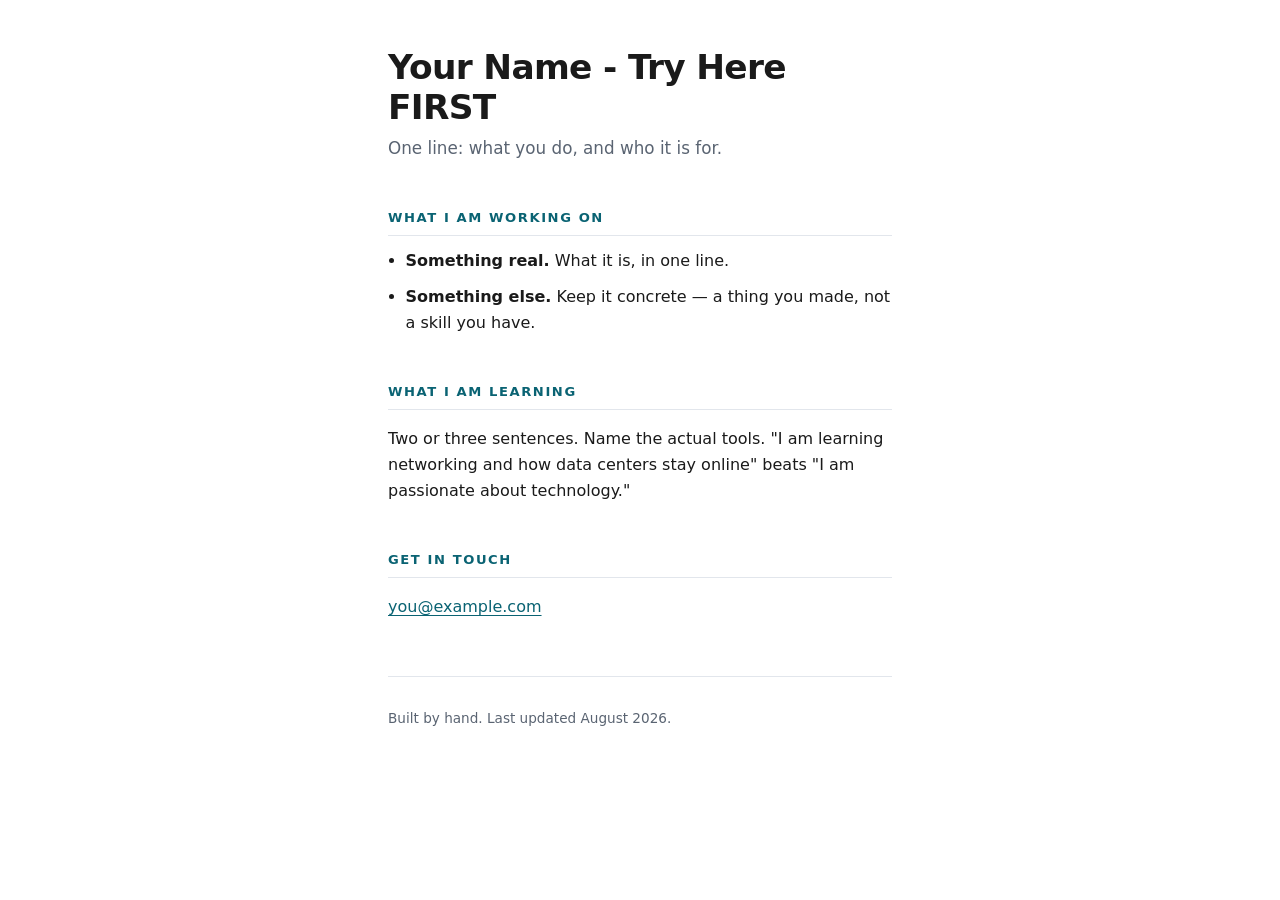
==== index.html @ dcf7cd42 "Initial commit" ====
<!doctype html>
<html lang="en">

<head>
  <meta charset="utf-8">
  <meta name="viewport" content="width=device-width, initial-scale=1">

  <!-- CHANGE THIS. It is the name on the browser tab, and it is what Google shows. -->
  <title>Your Name — what you build Test</title>

  <!-- CHANGE THIS TOO. One sentence. It is what shows under your link when someone shares it. -->
  <meta name="description" content="One sentence about who you are and what you make.">

  <link rel="stylesheet" href="styles.css">
</head>

<body>

  <header>
    <!-- Exactly ONE h1 on the page. It is your name. -->
    <h1>Your Name - Try Here FIRST</h1>
    <p class="tagline">One line: what you do, and who it is for.</p>
  </header>

  <main>

    <section>
      <h2>What I am working on</h2>
      <ul>
        <li><strong>Something real.</strong> What it is, in one line.</li>
        <li><strong>Something else.</strong> Keep it concrete — a thing you made, not a skill you have.</li>
      </ul>
    </section>

    <section>
      <h2>What I am learning</h2>
      <p>
        Two or three sentences. Name the actual tools. "I am learning networking and how data
        centers stay online" beats "I am passionate about technology."
      </p>
    </section>

    <section>
      <h2>Get in touch</h2>
      <!--
        Put an email you will still control after graduation. If you only have the school one
        today, that is fine — put it in, and change it later. That is what commits are for.
      -->
      <p><a href="mailto:you@example.com">you@example.com</a></p>
    </section>

  </main>

  <footer>
    <p>Built by hand. Last updated <!-- change this when you change the page --> August 2026.</p>
  </footer>

</body>

</html>
---- styles.css ----
/* ============================================================
   styles.css — this is YOURS to change. That is the point.
   Every value below is a decision somebody made. Change one,
   commit, and look at what happened.
   ============================================================ */

/* The custom properties. Change a colour ONCE here and it
   changes everywhere it is used further down. */
:root {
  --ink:        #1a1a1a;   /* body text */
  --muted:      #5a6472;   /* quieter text */
  --accent:     #0a6373;   /* links and rules — make this yours */
  --paper:      #ffffff;
  --line:       #e2e6ec;
  --measure:    34rem;     /* how wide a line of text gets before it wraps */
}

/* A sensible reset. Without border-box, padding makes boxes
   wider than you asked for, and nothing lines up. */
*, *::before, *::after { box-sizing: border-box; }

body {
  margin: 0 auto;
  padding: 3rem 1.25rem 4rem;
  max-width: var(--measure);
  background: var(--paper);
  color: var(--ink);
  font: 1rem/1.65 system-ui, -apple-system, "Segoe UI", Roboto, sans-serif;
}

h1 {
  margin: 0;
  font-size: 2.15rem;
  line-height: 1.15;
  letter-spacing: -0.02em;
}

.tagline {
  margin: 0.5rem 0 0;
  color: var(--muted);
  font-size: 1.05rem;
}

h2 {
  margin: 2.75rem 0 0.75rem;
  padding-bottom: 0.4rem;
  border-bottom: 1px solid var(--line);
  font-size: 0.82rem;
  font-weight: 700;
  letter-spacing: 0.12em;
  text-transform: uppercase;
  color: var(--accent);
}

ul { margin: 0; padding-left: 1.1rem; }
li { margin-bottom: 0.6rem; }

a {
  color: var(--accent);
  text-underline-offset: 3px;
}
a:hover { text-decoration: none; }

footer {
  margin-top: 3.5rem;
  padding-top: 1rem;
  border-top: 1px solid var(--line);
  color: var(--muted);
  font-size: 0.85rem;
}

/* Someone reading this on a phone is the common case, not the
   edge case. Test it there before you call the page done. */
@media (max-width: 30rem) {
  body { padding-top: 2rem; }
  h1   { font-size: 1.8rem; }
}
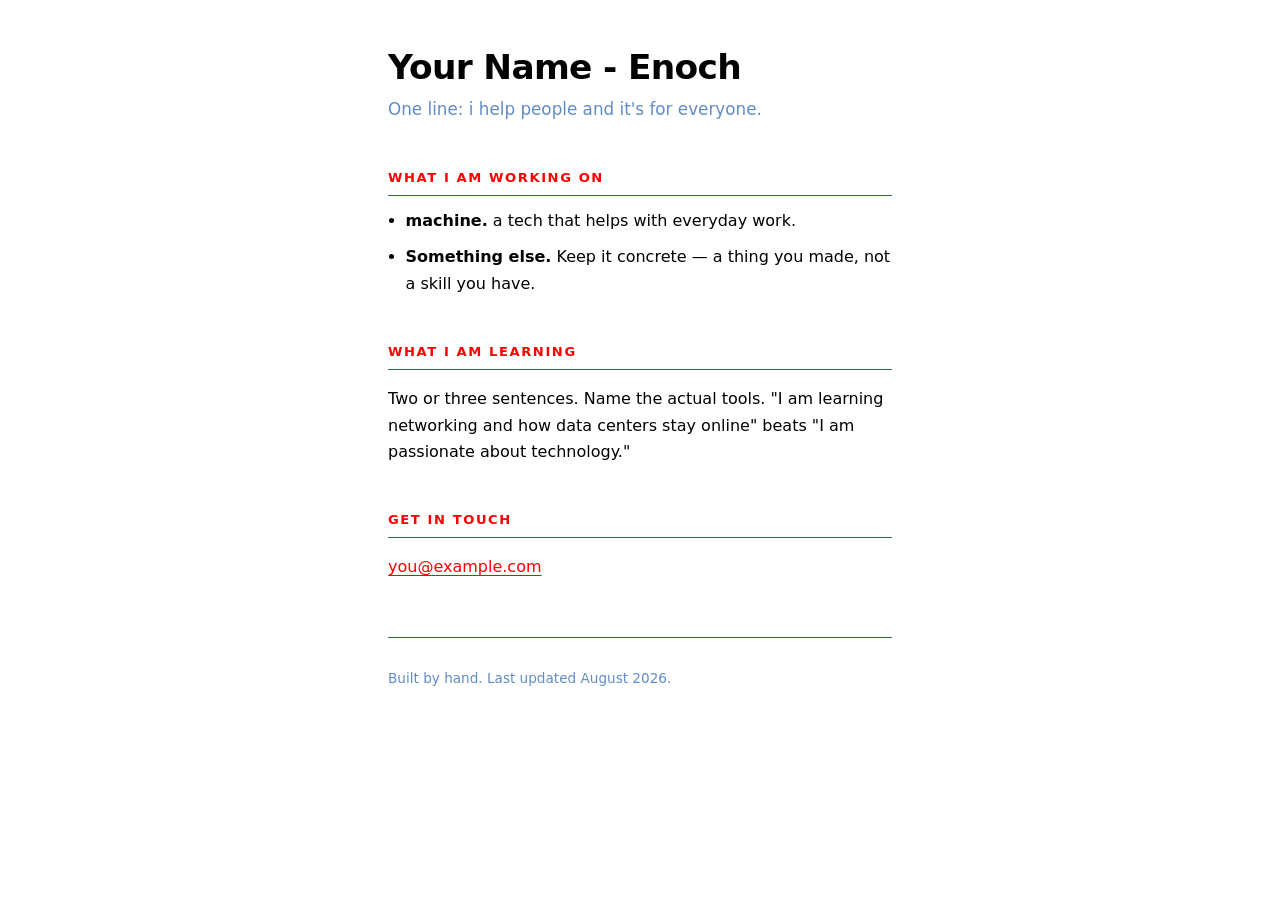
==== commit ba97f7ba: "fixed" ====
--- a/index.html
+++ b/index.html
@@ -18,8 +18,8 @@
 
   <header>
     <!-- Exactly ONE h1 on the page. It is your name. -->
-    <h1>Your Name - Try Here FIRST</h1>
-    <p class="tagline">One line: what you do, and who it is for.</p>
+    <h1>Your Name - Enoch</h1>
+    <p class="tagline">One line: i help people and it's for everyone.</p>
   </header>
 
   <main>
@@ -27,7 +27,7 @@
     <section>
       <h2>What I am working on</h2>
       <ul>
-        <li><strong>Something real.</strong> What it is, in one line.</li>
+        <li><strong>machine.</strong> a tech that helps with everyday work.</li>
         <li><strong>Something else.</strong> Keep it concrete — a thing you made, not a skill you have.</li>
       </ul>
     </section>
--- a/styles.css
+++ b/styles.css
@@ -7,11 +7,11 @@
 /* The custom properties. Change a colour ONCE here and it
    changes everywhere it is used further down. */
 :root {
-  --ink:        #1a1a1a;   /* body text */
-  --muted:      #5a6472;   /* quieter text */
-  --accent:     #0a6373;   /* links and rules — make this yours */
+  --ink:        #020202;   /* body text */
+  --muted:      #628cc6;   /* quieter text */
+  --accent:     #ff0000;   /* links and rules — make this yours */
   --paper:      #ffffff;
-  --line:       #e2e6ec;
+  --line:       #305da0;
   --measure:    34rem;     /* how wide a line of text gets before it wraps */
 }
 
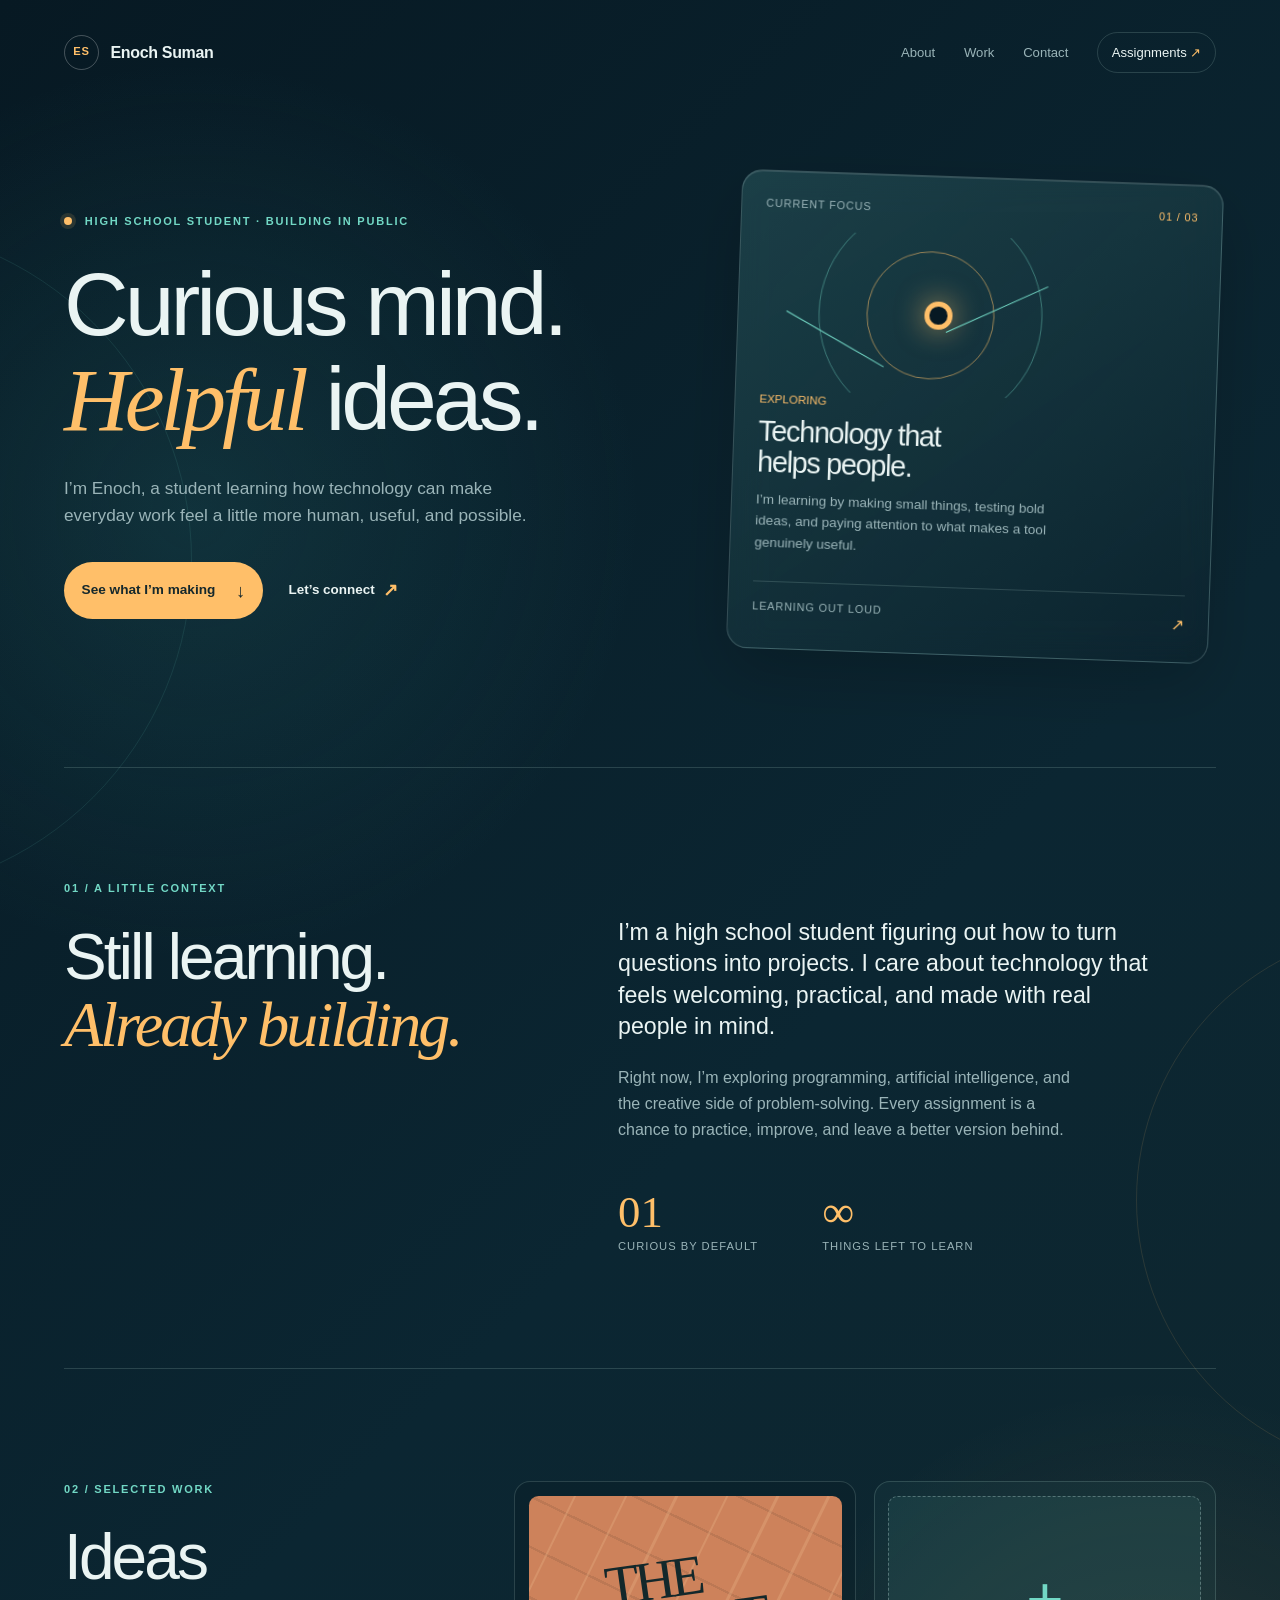
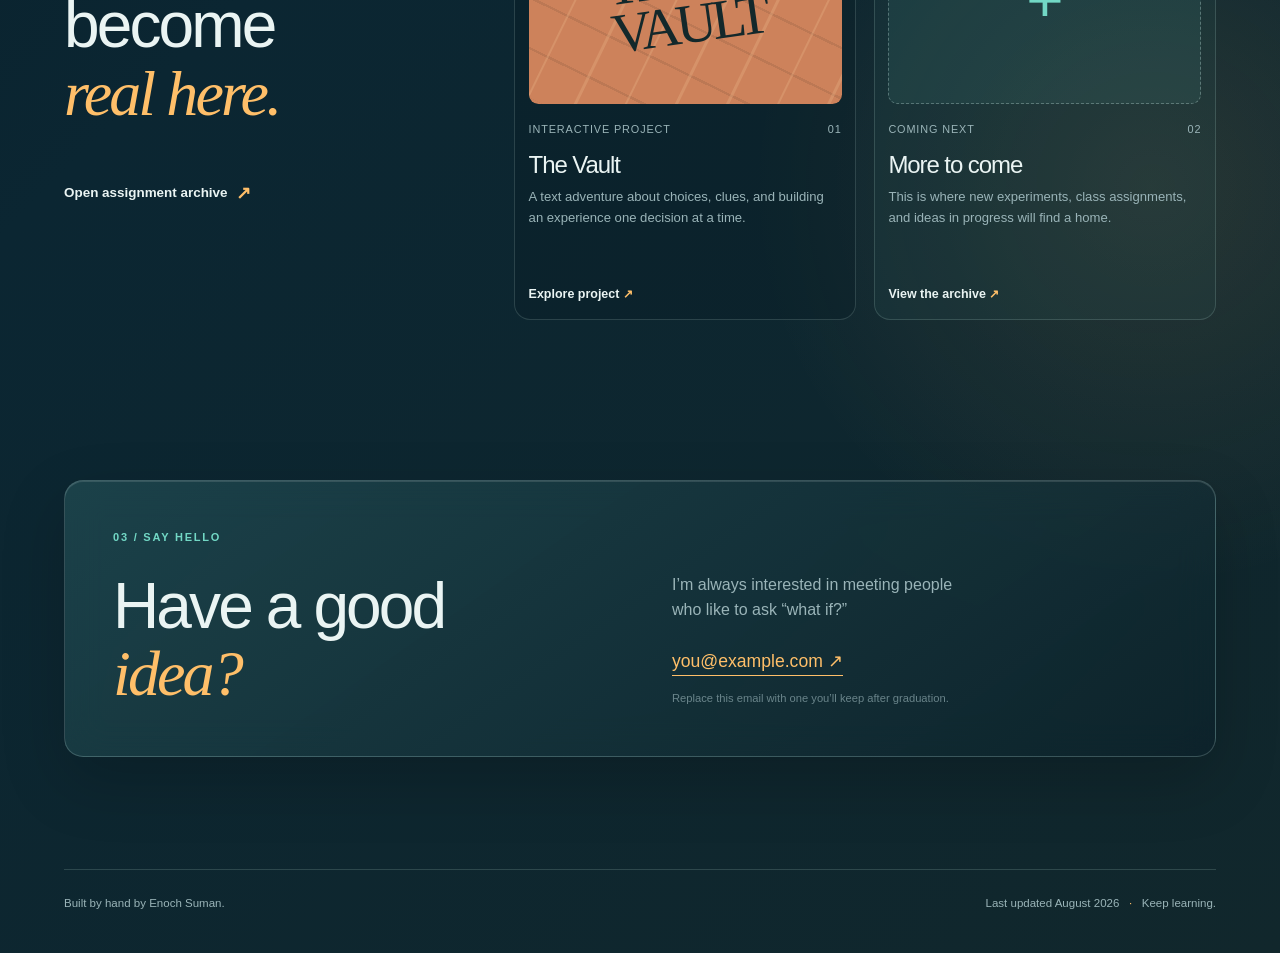
==== commit b8bb83c6: "first time with chat" ====
--- a/index.html
+++ b/index.html
@@ -4,55 +4,118 @@
 <head>
   <meta charset="utf-8">
   <meta name="viewport" content="width=device-width, initial-scale=1">
-
-  <!-- CHANGE THIS. It is the name on the browser tab, and it is what Google shows. -->
-  <title>Your Name — what you build Test</title>
-
-  <!-- CHANGE THIS TOO. One sentence. It is what shows under your link when someone shares it. -->
-  <meta name="description" content="One sentence about who you are and what you make.">
+  <meta name="theme-color" content="#0a2233">
+  <title>Enoch Suman | Student, builder, and problem-solver</title>
+  <meta name="description"
+    content="The personal portfolio of Enoch Suman, a high school student exploring technology, helpful tools, and creative problem-solving.">
 
   <link rel="stylesheet" href="styles.css">
 </head>
 
 <body>
+  <div class="page-glow page-glow-one" aria-hidden="true"></div>
+  <div class="page-glow page-glow-two" aria-hidden="true"></div>
 
-  <header>
-    <!-- Exactly ONE h1 on the page. It is your name. -->
-    <h1>Your Name - Enoch</h1>
-    <p class="tagline">One line: i help people and it's for everyone.</p>
+  <header class="site-header shell">
+    <a class="wordmark" href="index.html" aria-label="Enoch Suman home">
+      <span class="wordmark-mark">ES</span>
+      <span>Enoch Suman</span>
+    </a>
+    <nav aria-label="Main navigation">
+      <a href="#about">About</a>
+      <a href="#work">Work</a>
+      <a href="#contact">Contact</a>
+      <a class="nav-button" href="assignments/">Assignments <span aria-hidden="true">↗</span></a>
+    </nav>
   </header>
 
-  <main>
-
-    <section>
-      <h2>What I am working on</h2>
-      <ul>
-        <li><strong>machine.</strong> a tech that helps with everyday work.</li>
-        <li><strong>Something else.</strong> Keep it concrete — a thing you made, not a skill you have.</li>
-      </ul>
+  <main class="shell">
+    <section class="hero" aria-labelledby="hero-title">
+      <div class="hero-copy">
+        <p class="eyebrow"><span class="status-dot"></span> High school student · Building in public</p>
+        <h1 id="hero-title">Curious mind.<br><em>Helpful</em> ideas.</h1>
+        <p class="hero-intro">I’m Enoch, a student learning how technology can make everyday work feel a little more
+          human, useful, and possible.</p>
+        <div class="hero-actions">
+          <a class="button button-primary" href="#work">See what I’m making <span aria-hidden="true">↓</span></a>
+          <a class="text-link" href="#contact">Let’s connect <span aria-hidden="true">↗</span></a>
+        </div>
+      </div>
+      <div class="hero-card glass-panel" aria-label="Current focus">
+        <div class="card-topline"><span>Current focus</span><span class="card-number">01 / 03</span></div>
+        <div class="signal-graphic" aria-hidden="true">
+          <span class="signal-ring ring-one"></span>
+          <span class="signal-ring ring-two"></span>
+          <span class="signal-core"></span>
+          <span class="signal-line line-one"></span>
+          <span class="signal-line line-two"></span>
+        </div>
+        <p class="card-kicker">Exploring</p>
+        <h2>Technology that helps people.</h2>
+        <p>I’m learning by making small things, testing bold ideas, and paying attention to what makes a tool genuinely
+          useful.</p>
+        <div class="card-footer"><span>Learning out loud</span><span class="arrow-mark">↗</span></div>
+      </div>
     </section>
 
-    <section>
-      <h2>What I am learning</h2>
-      <p>
-        Two or three sentences. Name the actual tools. "I am learning networking and how data
-        centers stay online" beats "I am passionate about technology."
-      </p>
+    <section class="about-section" id="about" aria-labelledby="about-title">
+      <div class="section-heading">
+        <p class="eyebrow">01 / A little context</p>
+        <h2 id="about-title">Still learning.<br><em>Already building.</em></h2>
+      </div>
+      <div class="about-copy">
+        <p class="large-copy">I’m a high school student figuring out how to turn questions into projects. I care about
+          technology that feels welcoming, practical, and made with real people in mind.</p>
+        <p>Right now, I’m exploring programming, artificial intelligence, and the creative side of problem-solving.
+          Every assignment is a chance to practice, improve, and leave a better version behind.</p>
+        <div class="stat-row">
+          <div><strong>01</strong><span>curious by default</span></div>
+          <div><strong>∞</strong><span>things left to learn</span></div>
+        </div>
+      </div>
     </section>
 
-    <section>
-      <h2>Get in touch</h2>
-      <!--
-        Put an email you will still control after graduation. If you only have the school one
-        today, that is fine — put it in, and change it later. That is what commits are for.
-      -->
-      <p><a href="mailto:you@example.com">you@example.com</a></p>
+    <section class="work-section" id="work" aria-labelledby="work-title">
+      <div class="section-heading section-heading-wide">
+        <p class="eyebrow">02 / Selected work</p>
+        <h2 id="work-title">Ideas become<br><em>real here.</em></h2>
+        <a class="text-link" href="assignments/">Open assignment archive <span aria-hidden="true">↗</span></a>
+      </div>
+      <div class="project-grid">
+        <a class="project-card project-card-featured" href="game/">
+          <div class="project-image vault-image" aria-hidden="true"><span class="image-label">THE<br>VAULT</span><span
+              class="image-grid"></span></div>
+          <div class="project-meta"><span>Interactive project</span><span>01</span></div>
+          <h3>The Vault</h3>
+          <p>A text adventure about choices, clues, and building an experience one decision at a time.</p>
+          <span class="project-link">Explore project <span aria-hidden="true">↗</span></span>
+        </a>
+        <a class="project-card project-card-outline" href="assignments/">
+          <div class="project-image archive-image" aria-hidden="true"><span>+</span></div>
+          <div class="project-meta"><span>Coming next</span><span>02</span></div>
+          <h3>More to come</h3>
+          <p>This is where new experiments, class assignments, and ideas in progress will find a home.</p>
+          <span class="project-link">View the archive <span aria-hidden="true">↗</span></span>
+        </a>
+      </div>
     </section>
 
+    <section class="contact-section glass-panel" id="contact" aria-labelledby="contact-title">
+      <div>
+        <p class="eyebrow">03 / Say hello</p>
+        <h2 id="contact-title">Have a good<br><em>idea?</em></h2>
+      </div>
+      <div class="contact-copy">
+        <p>I’m always interested in meeting people who like to ask “what if?”</p>
+        <a class="email-link" href="mailto:you@example.com">you@example.com <span aria-hidden="true">↗</span></a>
+        <small>Replace this email with one you’ll keep after graduation.</small>
+      </div>
+    </section>
   </main>
 
-  <footer>
-    <p>Built by hand. Last updated <!-- change this when you change the page --> August 2026.</p>
+  <footer class="site-footer shell">
+    <p>Built by hand by Enoch Suman.</p>
+    <p>Last updated <time datetime="2026-08">August 2026</time> <span aria-hidden="true">·</span> Keep learning.</p>
   </footer>
 
 </body>
--- a/styles.css
+++ b/styles.css
@@ -1,77 +1,658 @@
-/* ============================================================
-   styles.css — this is YOURS to change. That is the point.
-   Every value below is a decision somebody made. Change one,
-   commit, and look at what happened.
-   ============================================================ */
-
-/* The custom properties. Change a colour ONCE here and it
-   changes everywhere it is used further down. */
 :root {
-  --ink:        #020202;   /* body text */
-  --muted:      #628cc6;   /* quieter text */
-  --accent:     #ff0000;   /* links and rules — make this yours */
-  --paper:      #ffffff;
-  --line:       #305da0;
-  --measure:    34rem;     /* how wide a line of text gets before it wraps */
-}
-
-/* A sensible reset. Without border-box, padding makes boxes
-   wider than you asked for, and nothing lines up. */
-*, *::before, *::after { box-sizing: border-box; }
+  --ink: #eaf4f3;
+  --muted: #9ab4b8;
+  --accent: #ffbf69;
+  --teal: #72d8c5;
+  --deep: #071923;
+  --line: rgba(206, 239, 231, 0.16);
+  --glass: rgba(26, 66, 77, 0.42);
+  --shell: 72rem;
+}
+
+*,
+*::before,
+*::after {
+  box-sizing: border-box;
+}
+
+html {
+  scroll-behavior: smooth;
+}
 
 body {
-  margin: 0 auto;
-  padding: 3rem 1.25rem 4rem;
-  max-width: var(--measure);
-  background: var(--paper);
+  margin: 0;
+  min-width: 320px;
+  overflow-x: hidden;
+  background: var(--deep);
+  background-image: radial-gradient(circle at 15% 20%, rgba(48, 130, 133, 0.2), transparent 28rem), radial-gradient(circle at 90% 70%, rgba(255, 191, 105, 0.1), transparent 25rem), linear-gradient(135deg, #071923 0%, #0b2632 48%, #11272c 100%);
   color: var(--ink);
-  font: 1rem/1.65 system-ui, -apple-system, "Segoe UI", Roboto, sans-serif;
+  font: 1rem/1.6 "DM Sans", "Segoe UI", sans-serif;
+}
+
+a {
+  color: inherit;
+  text-decoration: none;
+}
+
+a:focus-visible {
+  outline: 2px solid var(--accent);
+  outline-offset: 5px;
+}
+
+.shell {
+  width: min(calc(100% - 3rem), var(--shell));
+  margin-inline: auto;
+}
+
+.page-glow {
+  position: absolute;
+  z-index: -1;
+  border: 1px solid rgba(114, 216, 197, 0.11);
+  border-radius: 50%;
+  pointer-events: none;
+}
+
+.page-glow-one {
+  width: 42rem;
+  height: 42rem;
+  top: 14rem;
+  left: -30rem;
+}
+
+.page-glow-two {
+  width: 34rem;
+  height: 34rem;
+  top: 58rem;
+  right: -25rem;
+  border-color: rgba(255, 191, 105, 0.12);
+}
+
+.site-header {
+  display: flex;
+  align-items: center;
+  justify-content: space-between;
+  padding: 2rem 0;
+}
+
+.wordmark {
+  display: inline-flex;
+  align-items: center;
+  gap: 0.7rem;
+  font-weight: 700;
+  letter-spacing: -0.02em;
+}
+
+.wordmark-mark {
+  display: grid;
+  width: 2.2rem;
+  height: 2.2rem;
+  place-items: center;
+  border: 1px solid rgba(255, 255, 255, 0.25);
+  border-radius: 50%;
+  color: var(--accent);
+  font-size: 0.7rem;
+  letter-spacing: 0.08em;
+}
+
+nav {
+  display: flex;
+  align-items: center;
+  gap: 1.8rem;
+  color: var(--muted);
+  font-size: 0.82rem;
+}
+
+nav a {
+  transition: color 180ms ease;
+}
+
+nav a:hover {
+  color: var(--ink);
+}
+
+.nav-button {
+  padding: 0.55rem 0.85rem;
+  border: 1px solid var(--line);
+  border-radius: 99px;
+  color: var(--ink);
+}
+
+.nav-button span,
+.text-link span,
+.project-link span,
+.email-link span {
+  color: var(--accent);
+}
+
+.hero {
+  display: grid;
+  min-height: 38rem;
+  grid-template-columns: minmax(0, 1.1fr) minmax(18rem, 0.9fr);
+  align-items: center;
+  gap: 5rem;
+  padding: 4.5rem 0 7rem;
+}
+
+.eyebrow {
+  margin: 0 0 1.6rem;
+  color: var(--teal);
+  font-size: 0.69rem;
+  font-weight: 700;
+  letter-spacing: 0.16em;
+  text-transform: uppercase;
+}
+
+.status-dot {
+  display: inline-block;
+  width: 0.5rem;
+  height: 0.5rem;
+  margin-right: 0.5rem;
+  border-radius: 50%;
+  background: var(--accent);
+  box-shadow: 0 0 0 4px rgba(255, 191, 105, 0.13);
+}
+
+h1,
+h2,
+h3,
+p {
+  margin-top: 0;
+}
+
+h1,
+h2,
+h3 {
+  line-height: 1.06;
+  letter-spacing: -0.045em;
 }
 
 h1 {
-  margin: 0;
-  font-size: 2.15rem;
-  line-height: 1.15;
-  letter-spacing: -0.02em;
-}
-
-.tagline {
-  margin: 0.5rem 0 0;
-  color: var(--muted);
-  font-size: 1.05rem;
-}
-
-h2 {
-  margin: 2.75rem 0 0.75rem;
-  padding-bottom: 0.4rem;
-  border-bottom: 1px solid var(--line);
-  font-size: 0.82rem;
+  margin-bottom: 1.7rem;
+  font-size: clamp(3.5rem, 7vw, 6.6rem);
+  font-weight: 500;
+}
+
+h1 em,
+h2 em {
+  color: var(--accent);
+  font-family: Georgia, serif;
+  font-weight: 400;
+}
+
+.hero-intro {
+  max-width: 31rem;
+  margin-bottom: 2rem;
+  color: var(--muted);
+  font-size: 1.08rem;
+}
+
+.hero-actions {
+  display: flex;
+  align-items: center;
+  gap: 1.6rem;
+}
+
+.button {
+  display: inline-flex;
+  align-items: center;
+  gap: 1.3rem;
+  padding: 0.85rem 1.1rem;
+  border-radius: 99px;
+  font-size: 0.85rem;
   font-weight: 700;
-  letter-spacing: 0.12em;
+}
+
+.button-primary {
+  background: var(--accent);
+  color: #15282c;
+}
+
+.button-primary span {
+  font-size: 1.15rem;
+}
+
+.text-link {
+  display: inline-flex;
+  align-items: center;
+  gap: 0.55rem;
+  color: var(--ink);
+  font-size: 0.84rem;
+  font-weight: 700;
+}
+
+.text-link span {
+  font-size: 1.1rem;
+}
+
+.glass-panel {
+  border: 1px solid rgba(216, 245, 238, 0.2);
+  background: linear-gradient(145deg, rgba(49, 103, 107, 0.43), rgba(10, 31, 41, 0.48));
+  box-shadow: 0 1.5rem 4rem rgba(0, 0, 0, 0.18), inset 0 1px rgba(255, 255, 255, 0.12);
+  backdrop-filter: blur(18px);
+}
+
+.hero-card {
+  position: relative;
+  min-height: 25rem;
+  padding: 1.5rem;
+  overflow: hidden;
+  border-radius: 1.3rem;
+  transform: rotate(2deg);
+}
+
+.card-topline,
+.card-footer,
+.project-meta {
+  display: flex;
+  justify-content: space-between;
+  color: var(--muted);
+  font-size: 0.68rem;
+  letter-spacing: 0.08em;
   text-transform: uppercase;
-  color: var(--accent);
-}
-
-ul { margin: 0; padding-left: 1.1rem; }
-li { margin-bottom: 0.6rem; }
-
-a {
-  color: var(--accent);
-  text-underline-offset: 3px;
-}
-a:hover { text-decoration: none; }
-
-footer {
-  margin-top: 3.5rem;
+}
+
+.card-number {
+  color: var(--accent);
+}
+
+.signal-graphic {
+  position: relative;
+  height: 10rem;
+  margin: 1.1rem -1.5rem 0;
+  overflow: hidden;
+}
+
+.signal-ring {
+  position: absolute;
+  border: 1px solid rgba(114, 216, 197, 0.42);
+  border-radius: 50%;
+}
+
+.ring-one {
+  width: 14rem;
+  height: 14rem;
+  top: -2rem;
+  left: 5rem;
+}
+
+.ring-two {
+  width: 8rem;
+  height: 8rem;
+  top: 1rem;
+  left: 8rem;
+  border-color: rgba(255, 191, 105, 0.55);
+}
+
+.signal-core {
+  position: absolute;
+  top: 4.15rem;
+  left: 11.65rem;
+  width: 1.7rem;
+  height: 1.7rem;
+  border: 5px solid var(--accent);
+  border-radius: 50%;
+  background: var(--deep);
+  box-shadow: 0 0 1.8rem rgba(255, 191, 105, 0.65);
+}
+
+.signal-line {
+  position: absolute;
+  height: 1px;
+  background: var(--teal);
+  transform-origin: left center;
+}
+
+.line-one {
+  top: 5rem;
+  left: 3rem;
+  width: 7rem;
+  transform: rotate(28deg);
+}
+
+.line-two {
+  top: 6rem;
+  left: 13rem;
+  width: 7rem;
+  transform: rotate(-26deg);
+}
+
+.card-kicker {
+  margin-bottom: 0.5rem;
+  color: var(--accent);
+  font-size: 0.72rem;
+  text-transform: uppercase;
+}
+
+.hero-card h2 {
+  max-width: 15rem;
+  margin-bottom: 0.7rem;
+  font-size: 1.8rem;
+  font-weight: 500;
+}
+
+.hero-card>p:not(.card-kicker) {
+  max-width: 20rem;
+  margin-bottom: 1.7rem;
+  color: var(--muted);
+  font-size: 0.85rem;
+}
+
+.card-footer {
   padding-top: 1rem;
   border-top: 1px solid var(--line);
-  color: var(--muted);
-  font-size: 0.85rem;
-}
-
-/* Someone reading this on a phone is the common case, not the
-   edge case. Test it there before you call the page done. */
-@media (max-width: 30rem) {
-  body { padding-top: 2rem; }
-  h1   { font-size: 1.8rem; }
-}
+}
+
+.arrow-mark {
+  color: var(--accent);
+  font-size: 1rem;
+}
+
+.about-section,
+.work-section {
+  display: grid;
+  grid-template-columns: 0.85fr 1.15fr;
+  gap: 7rem;
+  padding: 7rem 0;
+  border-top: 1px solid var(--line);
+}
+
+.section-heading h2 {
+  margin-bottom: 1rem;
+  font-size: clamp(2.6rem, 5vw, 4.4rem);
+  font-weight: 500;
+}
+
+.about-copy {
+  padding-top: 2.3rem;
+}
+
+.large-copy {
+  max-width: 34rem;
+  color: var(--ink);
+  font-size: 1.45rem;
+  line-height: 1.35;
+}
+
+.about-copy>p:not(.large-copy) {
+  max-width: 29rem;
+  color: var(--muted);
+}
+
+.stat-row {
+  display: flex;
+  gap: 4rem;
+  margin-top: 3rem;
+}
+
+.stat-row div {
+  display: flex;
+  flex-direction: column;
+  gap: 0.2rem;
+}
+
+.stat-row strong {
+  color: var(--accent);
+  font: 2.8rem/1 Georgia, serif;
+}
+
+.stat-row span {
+  color: var(--muted);
+  font-size: 0.7rem;
+  text-transform: uppercase;
+  letter-spacing: 0.09em;
+}
+
+.work-section {
+  grid-template-columns: 0.65fr 1.35fr;
+}
+
+.section-heading-wide .text-link {
+  margin-top: 2.2rem;
+}
+
+.project-grid {
+  display: grid;
+  grid-template-columns: repeat(2, 1fr);
+  gap: 1.1rem;
+}
+
+.project-card {
+  display: block;
+  transition: transform 200ms ease, border-color 200ms ease;
+}
+
+.project-card:hover {
+  transform: translateY(-0.35rem);
+}
+
+.project-card-featured,
+.project-card-outline {
+  padding: 0.85rem;
+  border: 1px solid var(--line);
+  border-radius: 1rem;
+  background: rgba(9, 29, 38, 0.35);
+}
+
+.project-card-outline {
+  background: rgba(47, 89, 86, 0.16);
+}
+
+.project-image {
+  display: grid;
+  height: 13rem;
+  margin-bottom: 1.1rem;
+  place-items: center;
+  overflow: hidden;
+  border-radius: 0.6rem;
+}
+
+.vault-image {
+  position: relative;
+  background: #cd825b;
+  color: #13282b;
+}
+
+.image-label {
+  position: relative;
+  z-index: 1;
+  font: 3.5rem/0.86 Georgia, serif;
+  letter-spacing: -0.08em;
+  transform: rotate(-8deg);
+}
+
+.image-grid {
+  position: absolute;
+  inset: 0;
+  opacity: 0.45;
+  background: repeating-linear-gradient(90deg, transparent 0 1.8rem, rgba(255, 224, 174, 0.4) 1.8rem 1.9rem), repeating-linear-gradient(0deg, transparent 0 1.8rem, rgba(68, 48, 43, 0.25) 1.8rem 1.9rem);
+  transform: rotate(26deg) scale(1.5);
+}
+
+.archive-image {
+  border: 1px dashed rgba(216, 245, 238, 0.3);
+  background: rgba(114, 216, 197, 0.08);
+  color: var(--teal);
+  font-size: 4rem;
+  font-weight: 200;
+}
+
+.project-meta {
+  margin-bottom: 0.8rem;
+}
+
+.project-card h3 {
+  margin-bottom: 0.55rem;
+  font-size: 1.5rem;
+  font-weight: 500;
+}
+
+.project-card p {
+  min-height: 4.8rem;
+  margin-bottom: 1.1rem;
+  color: var(--muted);
+  font-size: 0.82rem;
+}
+
+.project-link {
+  color: var(--ink);
+  font-size: 0.78rem;
+  font-weight: 700;
+}
+
+.contact-section {
+  display: grid;
+  grid-template-columns: 1fr 1fr;
+  gap: 4rem;
+  margin: 3rem 0 7rem;
+  padding: 3rem;
+  border-radius: 1.2rem;
+}
+
+.contact-section h2 {
+  margin-bottom: 0;
+  font-size: clamp(2.7rem, 5vw, 4.5rem);
+  font-weight: 500;
+}
+
+.contact-copy {
+  align-self: end;
+}
+
+.contact-copy p {
+  max-width: 19rem;
+  color: var(--muted);
+}
+
+.email-link {
+  display: inline-block;
+  margin: 0.5rem 0 0.9rem;
+  border-bottom: 1px solid var(--accent);
+  color: var(--accent);
+  font-size: 1.1rem;
+}
+
+.contact-copy small {
+  display: block;
+  color: rgba(154, 180, 184, 0.65);
+  font-size: 0.7rem;
+}
+
+.site-footer {
+  display: flex;
+  justify-content: space-between;
+  padding: 1.5rem 0 2.5rem;
+  border-top: 1px solid var(--line);
+  color: var(--muted);
+  font-size: 0.72rem;
+}
+
+.site-footer p {
+  margin: 0;
+}
+
+.site-footer span {
+  color: var(--accent);
+  padding: 0 0.4rem;
+}
+
+.archive-page {
+  min-height: calc(100vh - 13rem);
+  padding: 5rem 0 7rem;
+}
+
+.archive-page h1 {
+  max-width: 46rem;
+  margin-bottom: 1rem;
+}
+
+.archive-empty {
+  max-width: 42rem;
+  margin-top: 4rem;
+  padding: 2rem;
+  border-radius: 1rem;
+}
+
+.archive-empty-number {
+  display: block;
+  margin-bottom: 4rem;
+  color: var(--accent);
+  font-size: 0.75rem;
+  letter-spacing: 0.12em;
+}
+
+.archive-empty h2 {
+  margin-bottom: 0.5rem;
+  font-size: 1.6rem;
+  font-weight: 500;
+}
+
+.archive-empty p {
+  margin: 0;
+  color: var(--muted);
+}
+
+@media (max-width: 48rem) {
+  .shell {
+    width: min(calc(100% - 2rem), var(--shell));
+  }
+
+  nav a:not(.nav-button) {
+    display: none;
+  }
+
+  .hero {
+    grid-template-columns: 1fr;
+    gap: 2rem;
+    padding: 3.5rem 0 5rem;
+  }
+
+  .hero-card {
+    max-width: 28rem;
+    justify-self: center;
+    width: 100%;
+  }
+
+  .about-section,
+  .work-section {
+    grid-template-columns: 1fr;
+    gap: 1rem;
+    padding: 5rem 0;
+  }
+
+  .about-copy {
+    padding-top: 0;
+  }
+
+  .contact-section {
+    grid-template-columns: 1fr;
+    gap: 2rem;
+    margin-bottom: 5rem;
+    padding: 2rem;
+  }
+}
+
+@media (max-width: 34rem) {
+  h1 {
+    font-size: 3.4rem;
+  }
+
+  .hero-actions {
+    align-items: flex-start;
+    flex-direction: column;
+    gap: 1.2rem;
+  }
+
+  .project-grid {
+    grid-template-columns: 1fr;
+  }
+
+  .project-card p {
+    min-height: auto;
+  }
+
+  .site-footer {
+    align-items: flex-start;
+    flex-direction: column;
+    gap: 0.5rem;
+  }
+}
